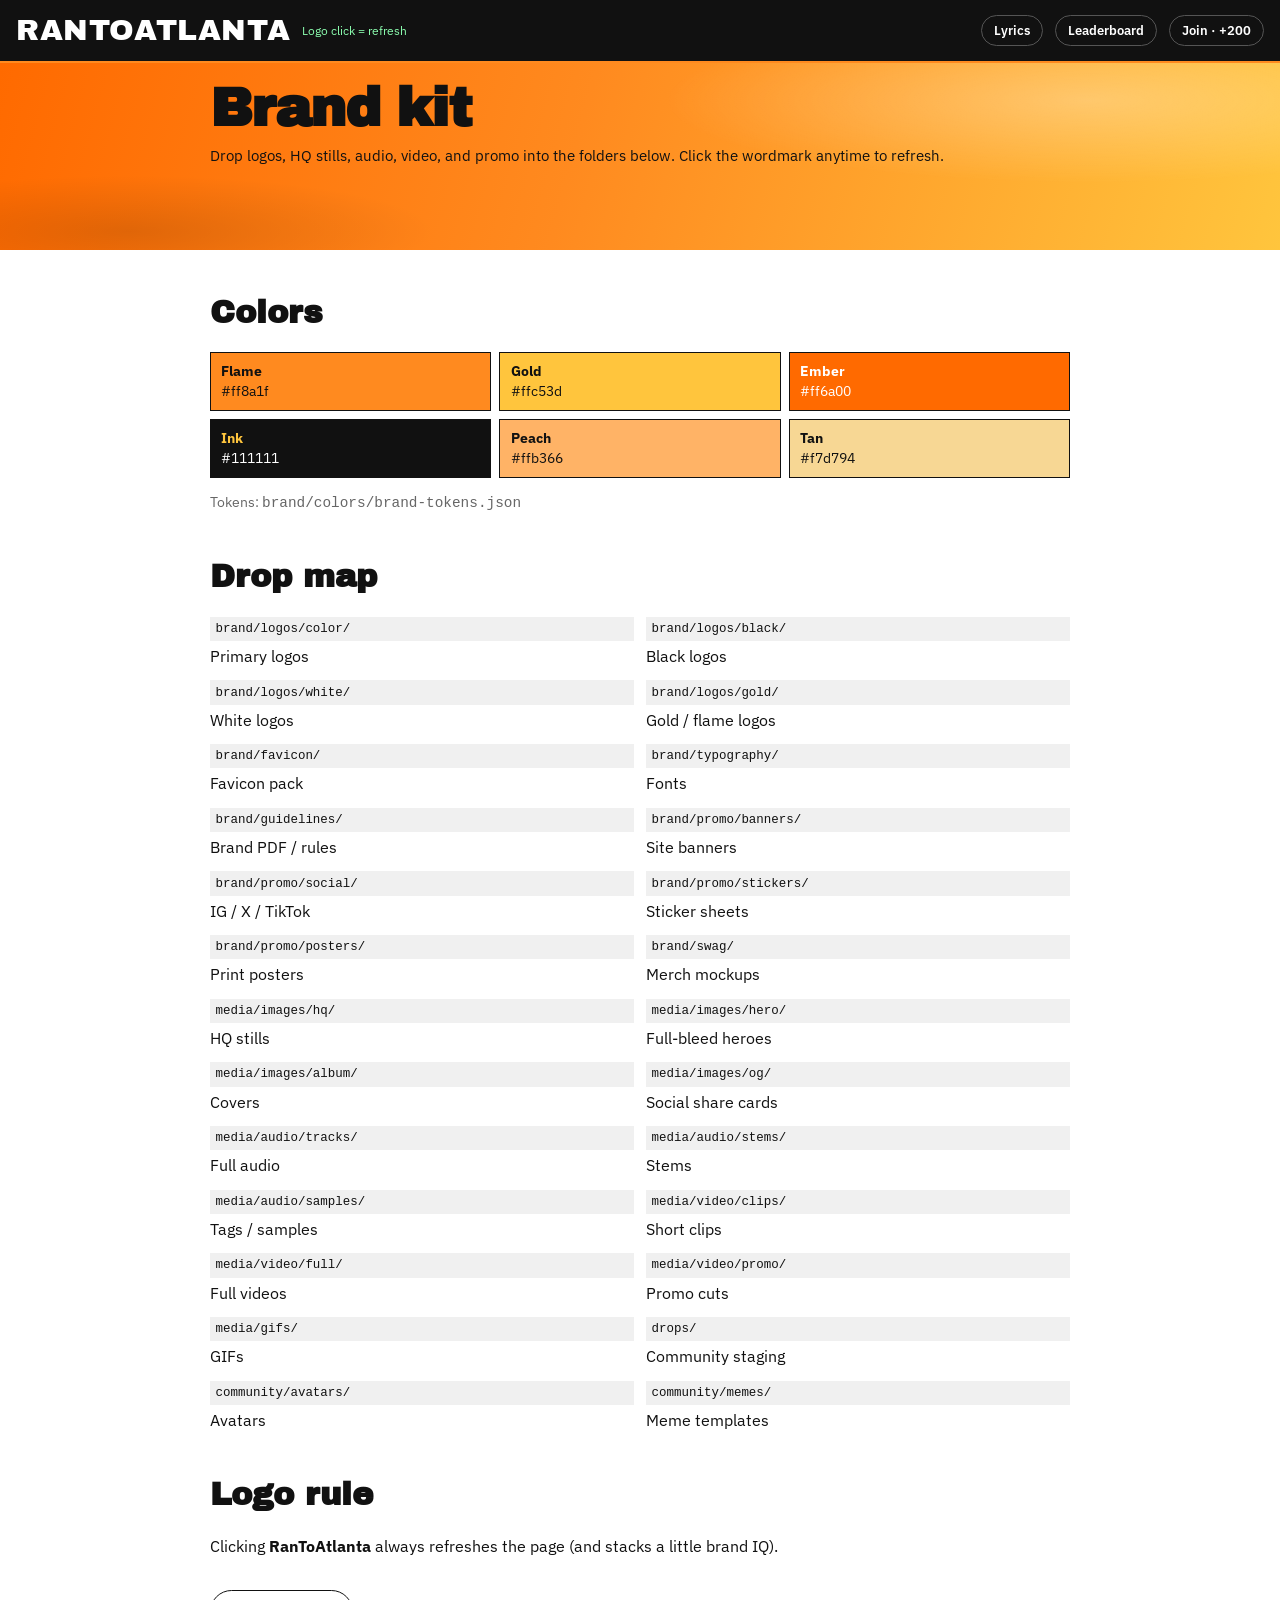
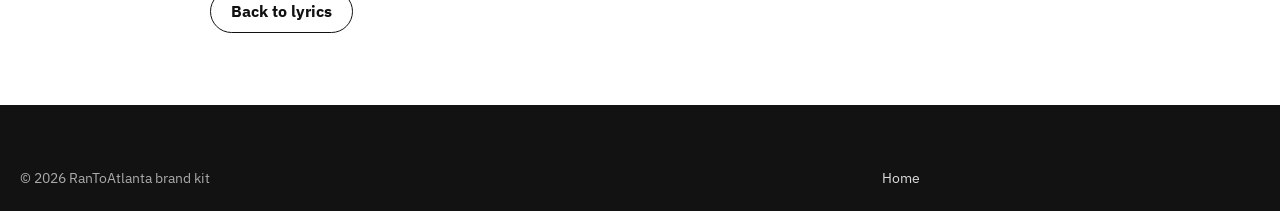
==== brand.html @ 96214af4 "Add FOMO IQ economy, Genius annotations, and brand drop kits. Sticky live points/leaderboard, Reddit" ====
<!doctype html>
<html lang="en">
  <head>
    <meta charset="UTF-8" />
    <meta name="viewport" content="width=device-width, initial-scale=1.0" />
    <meta name="description" content="RanToAtlanta brand kit — logos, colors, promo drops, media folders." />
    <meta name="theme-color" content="#ff8a1f" />
    <title>Brand Kit · RanToAtlanta</title>
    <link rel="icon" type="image/svg+xml" href="favicon.svg" />
    <link rel="stylesheet" href="assets/css/site.css" />
  </head>
  <body>
    <div class="hud">
      <div class="hud-left">
        <a class="brand" href="./" id="brand-logo" style="color:#fff;text-decoration:none;font-family:var(--rta-display)">RanToAtlanta</a>
        <span class="pulse">Logo click = refresh</span>
      </div>
      <div class="hud-right">
        <a class="ghost" href="./">Lyrics</a>
        <a class="ghost" href="./#board">Leaderboard</a>
        <a class="ghost" href="./#signup">Join · +200</a>
      </div>
    </div>

    <header class="site-header" style="padding-bottom:2.5rem">
      <div class="song-hero" style="grid-template-columns:1fr;max-width:900px">
        <div class="song-meta">
          <h1>Brand kit</h1>
          <p class="album-line">Drop logos, HQ stills, audio, video, and promo into the folders below. Click the wordmark anytime to refresh.</p>
        </div>
      </div>
    </header>

    <main class="comments" style="max-width:900px">
      <section>
        <h2>Colors</h2>
        <div class="rewards-grid">
          <div style="background:#ff8a1f;color:#111"><strong style="color:#111">Flame</strong>#ff8a1f</div>
          <div style="background:#ffc53d;color:#111"><strong style="color:#111">Gold</strong>#ffc53d</div>
          <div style="background:#ff6a00;color:#fff"><strong style="color:#fff">Ember</strong>#ff6a00</div>
          <div style="background:#111;color:#fff"><strong style="color:#ffc53d">Ink</strong>#111111</div>
          <div style="background:#ffb366;color:#111"><strong style="color:#111">Peach</strong>#ffb366</div>
          <div style="background:#f7d794;color:#111"><strong style="color:#111">Tan</strong>#f7d794</div>
        </div>
        <p class="muted">Tokens: <code>brand/colors/brand-tokens.json</code></p>
      </section>

      <section style="margin-top:2.5rem">
        <h2>Drop map</h2>
        <div class="drop-map">
          <div><code>brand/logos/color/</code> Primary logos</div>
          <div><code>brand/logos/black/</code> Black logos</div>
          <div><code>brand/logos/white/</code> White logos</div>
          <div><code>brand/logos/gold/</code> Gold / flame logos</div>
          <div><code>brand/favicon/</code> Favicon pack</div>
          <div><code>brand/typography/</code> Fonts</div>
          <div><code>brand/guidelines/</code> Brand PDF / rules</div>
          <div><code>brand/promo/banners/</code> Site banners</div>
          <div><code>brand/promo/social/</code> IG / X / TikTok</div>
          <div><code>brand/promo/stickers/</code> Sticker sheets</div>
          <div><code>brand/promo/posters/</code> Print posters</div>
          <div><code>brand/swag/</code> Merch mockups</div>
          <div><code>media/images/hq/</code> HQ stills</div>
          <div><code>media/images/hero/</code> Full-bleed heroes</div>
          <div><code>media/images/album/</code> Covers</div>
          <div><code>media/images/og/</code> Social share cards</div>
          <div><code>media/audio/tracks/</code> Full audio</div>
          <div><code>media/audio/stems/</code> Stems</div>
          <div><code>media/audio/samples/</code> Tags / samples</div>
          <div><code>media/video/clips/</code> Short clips</div>
          <div><code>media/video/full/</code> Full videos</div>
          <div><code>media/video/promo/</code> Promo cuts</div>
          <div><code>media/gifs/</code> GIFs</div>
          <div><code>drops/</code> Community staging</div>
          <div><code>community/avatars/</code> Avatars</div>
          <div><code>community/memes/</code> Meme templates</div>
        </div>
      </section>

      <section style="margin-top:2.5rem">
        <h2>Logo rule</h2>
        <p>Clicking <strong>RanToAtlanta</strong> always refreshes the page (and stacks a little brand IQ).</p>
        <p><a class="ask-btn" href="./">Back to lyrics</a></p>
      </section>
    </main>

    <footer class="footer">
      <div class="footer-bottom" style="border:0;margin:0;max-width:900px">
        <span>© 2026 RanToAtlanta brand kit</span>
        <a href="./">Home</a>
      </div>
    </footer>

    <script src="assets/js/points.js"></script>
    <script>
      document.getElementById("brand-logo")?.addEventListener("click", (e) => {
        e.preventDefault();
        window.RTAPoints?.earn("brand");
        window.location.href = "./";
        setTimeout(() => window.location.reload(), 10);
      });
    </script>
  </body>
</html>
---- assets/css/site.css ----
@import url("https://fonts.googleapis.com/css2?family=Archivo+Black&family=IBM+Plex+Sans:wght@400;500;600;700&display=swap");

:root {
  --rta-flame: #ff8a1f;
  --rta-gold: #ffc53d;
  --rta-ember: #ff6a00;
  --rta-ink: #111111;
  --rta-soft: #f4f4f4;
  --rta-muted: #666666;
  --rta-peach: #ffb366;
  --rta-tan: #f7d794;
  --rta-footer: #121212;
  --rta-max: 1100px;
  --rta-font: "IBM Plex Sans", "Helvetica Neue", Helvetica, Arial, sans-serif;
  --rta-display: "Archivo Black", Impact, sans-serif;
}

*,
*::before,
*::after {
  box-sizing: border-box;
}

html {
  scroll-behavior: smooth;
}

body {
  margin: 0;
  font-family: var(--rta-font);
  color: var(--rta-ink);
  background: #fff;
  line-height: 1.45;
  -webkit-font-smoothing: antialiased;
}

a {
  color: inherit;
  text-decoration: underline;
  text-underline-offset: 2px;
}

img {
  max-width: 100%;
  display: block;
}

button,
input {
  font: inherit;
}

.skip {
  position: absolute;
  left: -999px;
  top: 0;
}

.skip:focus {
  left: 12px;
  top: 12px;
  z-index: 100;
  background: #fff;
  padding: 8px 12px;
}

/* Top strip */
.ad-strip {
  background: #000;
  color: #fff;
  min-height: 72px;
  display: flex;
  align-items: center;
  justify-content: center;
  gap: 1rem;
  padding: 0.75rem 1rem;
  font-size: 0.85rem;
}

.ad-strip strong {
  font-family: var(--rta-display);
  letter-spacing: 0.04em;
  color: var(--rta-gold);
}

.ad-strip .pill {
  border: 1px solid #fff;
  border-radius: 999px;
  padding: 0.35rem 0.9rem;
  text-decoration: none;
  transition: background 0.2s ease, color 0.2s ease;
}

.ad-strip .pill:hover {
  background: #fff;
  color: #000;
}

/* Header */
.site-header {
  background: linear-gradient(105deg, var(--rta-ember) 0%, var(--rta-flame) 45%, var(--rta-gold) 100%);
  position: relative;
  overflow: hidden;
}

.site-header::after {
  content: "";
  position: absolute;
  inset: 0;
  background:
    radial-gradient(ellipse 60% 80% at 85% 20%, rgba(255, 255, 255, 0.28), transparent 55%),
    radial-gradient(ellipse 40% 50% at 10% 90%, rgba(0, 0, 0, 0.12), transparent 60%);
  pointer-events: none;
}

.nav {
  position: relative;
  z-index: 2;
  display: flex;
  align-items: center;
  gap: 1.25rem;
  padding: 0.85rem 1.25rem;
  max-width: 1400px;
  margin: 0 auto;
}

.brand {
  font-family: var(--rta-display);
  font-size: clamp(1.35rem, 2.5vw, 1.85rem);
  letter-spacing: 0.02em;
  text-decoration: none;
  text-transform: uppercase;
  cursor: pointer;
  white-space: nowrap;
  animation: brandIn 0.7s cubic-bezier(0.2, 0.8, 0.2, 1) both;
}

.brand:hover {
  opacity: 0.9;
}

.nav-links {
  display: flex;
  flex-wrap: wrap;
  gap: 0.85rem 1.1rem;
  font-size: 0.82rem;
  font-weight: 600;
}

.nav-links a {
  text-decoration: none;
}

.nav-links a:hover {
  text-decoration: underline;
}

.nav-right {
  margin-left: auto;
  display: flex;
  align-items: center;
  gap: 0.75rem;
}

.nav-right .signup {
  font-size: 0.82rem;
  font-weight: 700;
  text-decoration: none;
}

.search {
  display: flex;
  align-items: center;
  background: #fff;
  border-radius: 999px;
  padding: 0.35rem 0.75rem;
  min-width: min(240px, 36vw);
  box-shadow: 0 1px 0 rgba(0, 0, 0, 0.08);
}

.search input {
  border: 0;
  outline: 0;
  width: 100%;
  background: transparent;
  font-size: 0.85rem;
}

.search button {
  border: 0;
  background: transparent;
  cursor: pointer;
  padding: 0;
  line-height: 1;
}

.song-hero {
  position: relative;
  z-index: 2;
  display: grid;
  grid-template-columns: 220px 1fr minmax(220px, 300px);
  gap: 1.5rem;
  padding: 1rem 1.25rem 2rem;
  max-width: 1400px;
  margin: 0 auto;
  align-items: start;
}

.cover {
  width: 100%;
  aspect-ratio: 1;
  object-fit: cover;
  box-shadow: 0 18px 40px rgba(0, 0, 0, 0.28);
  animation: coverPop 0.8s cubic-bezier(0.2, 0.8, 0.2, 1) both;
}

.song-meta h1 {
  margin: 0 0 0.35rem;
  font-family: var(--rta-display);
  font-size: clamp(2rem, 5vw, 3.4rem);
  line-height: 1.05;
  letter-spacing: -0.02em;
  animation: rise 0.7s 0.1s both;
}

.song-meta .artist {
  font-size: 1.35rem;
  font-weight: 700;
  animation: rise 0.7s 0.18s both;
}

.credits-row {
  display: grid;
  grid-template-columns: 1fr 1fr;
  gap: 0.75rem 1.5rem;
  margin: 1rem 0 0.75rem;
  font-size: 0.92rem;
  animation: rise 0.7s 0.26s both;
}

.credits-row .label {
  display: block;
  font-size: 0.75rem;
  font-weight: 700;
  text-transform: uppercase;
  letter-spacing: 0.04em;
  opacity: 0.75;
}

.album-line {
  font-size: 0.95rem;
  margin: 0.5rem 0 0.75rem;
  animation: rise 0.7s 0.32s both;
}

.meta-icons {
  display: flex;
  flex-wrap: wrap;
  gap: 1rem;
  font-size: 0.9rem;
  font-weight: 600;
  animation: rise 0.7s 0.38s both;
}

.meta-icons span {
  display: inline-flex;
  align-items: center;
  gap: 0.35rem;
}

.media-rail {
  display: flex;
  flex-direction: column;
  gap: 0.65rem;
  animation: rise 0.7s 0.2s both;
}

.media-main {
  position: relative;
  aspect-ratio: 16 / 10;
  background: #111;
  overflow: hidden;
}

.media-main img {
  width: 100%;
  height: 100%;
  object-fit: cover;
  opacity: 0.92;
}

.media-main .play {
  position: absolute;
  inset: 0;
  display: grid;
  place-items: center;
  text-decoration: none;
  background: linear-gradient(transparent 40%, rgba(0, 0, 0, 0.45));
}

.media-main .play span {
  width: 56px;
  height: 56px;
  border-radius: 50%;
  background: #fff;
  display: grid;
  place-items: center;
  font-size: 1.25rem;
  box-shadow: 0 8px 24px rgba(0, 0, 0, 0.25);
  transition: transform 0.2s ease;
}

.media-main .play:hover span {
  transform: scale(1.08);
}

.thumb-row {
  display: grid;
  grid-template-columns: repeat(4, 1fr);
  gap: 0.4rem;
}

.thumb-row a {
  display: block;
  aspect-ratio: 1;
  background: rgba(0, 0, 0, 0.18);
  overflow: hidden;
  text-decoration: none;
}

.thumb-row img {
  width: 100%;
  height: 100%;
  object-fit: cover;
  transition: transform 0.25s ease;
}

.thumb-row a:hover img {
  transform: scale(1.06);
}

/* Lyrics layout */
.page {
  max-width: var(--rta-max);
  margin: 0 auto;
  padding: 1.75rem 1.25rem 3rem;
  display: grid;
  grid-template-columns: minmax(0, 1fr) 280px;
  gap: 2.5rem;
}

.lyrics-head {
  display: flex;
  align-items: center;
  gap: 0.75rem;
  margin-bottom: 1.25rem;
  font-size: 0.95rem;
}

.lyrics-head h2 {
  margin: 0;
  font-size: 1rem;
  font-weight: 600;
}

.avatars {
  display: flex;
}

.avatars span {
  width: 22px;
  height: 22px;
  border-radius: 50%;
  border: 2px solid #fff;
  margin-left: -6px;
  background: linear-gradient(135deg, var(--rta-ember), var(--rta-gold));
}

.avatars span:first-child {
  margin-left: 0;
}

.lyrics {
  font-size: 1.05rem;
  line-height: 1.55;
}

.lyrics .block {
  margin: 0 0 1.6rem;
}

.lyrics .section {
  font-weight: 700;
  margin-bottom: 0.35rem;
}

.lyrics p {
  margin: 0;
  white-space: pre-line;
}

.lyrics .line {
  display: block;
  padding: 0.05rem 0.2rem;
  margin: 0 -0.2rem;
  border-radius: 2px;
  cursor: pointer;
  transition: background 0.15s ease;
}

.lyrics .line:hover,
.lyrics .line.active {
  background: #efefef;
}

.sidebar .ad-card {
  border: 1px solid #ddd;
  padding: 1rem;
  text-align: center;
  position: sticky;
  top: 1rem;
}

.sidebar .ad-card .eyebrow {
  font-size: 0.7rem;
  letter-spacing: 0.08em;
  text-transform: uppercase;
  color: var(--rta-muted);
  margin-bottom: 0.5rem;
}

.sidebar .ad-card h3 {
  margin: 0 0 0.75rem;
  font-family: var(--rta-display);
  font-size: 1.15rem;
  line-height: 1.15;
}

.sidebar .ad-card img {
  margin: 0 auto 0.85rem;
  width: 100%;
  aspect-ratio: 1;
  object-fit: cover;
}

.sidebar .ad-card .btn {
  display: inline-block;
  border: 1px solid #111;
  padding: 0.45rem 1rem;
  text-decoration: none;
  font-weight: 600;
}

.share-row {
  display: flex;
  flex-wrap: wrap;
  gap: 0.5rem;
  margin-top: 1.5rem;
}

.share-row button {
  border: 1px solid #111;
  background: #fff;
  border-radius: 999px;
  padding: 0.45rem 0.95rem;
  cursor: pointer;
  font-weight: 600;
  transition: background 0.15s ease;
}

.share-row button:hover {
  background: #f3f3f3;
}

/* Orange sections */
.band {
  background: var(--rta-peach);
  padding: 3rem 1.25rem;
}

.band.tan {
  background: var(--rta-tan);
}

.band-inner {
  max-width: 820px;
  margin: 0 auto;
  text-align: center;
}

.band h2 {
  margin: 0 0 1rem;
  font-family: var(--rta-display);
  font-size: clamp(2rem, 4vw, 2.75rem);
}

.unreviewed {
  display: inline-flex;
  align-items: center;
  gap: 0.5rem;
  background: #fff;
  border: 1px solid #e26;
  padding: 0.55rem 0.85rem;
  margin-bottom: 1rem;
  font-size: 0.92rem;
  background-image: repeating-linear-gradient(
    -45deg,
    rgba(238, 34, 102, 0.08),
    rgba(238, 34, 102, 0.08) 6px,
    transparent 6px,
    transparent 12px
  );
}

.bio-meta {
  display: flex;
  justify-content: space-between;
  font-size: 0.85rem;
  margin-bottom: 0.75rem;
}

.bio {
  text-align: left;
  font-size: 1.05rem;
  margin: 0 0 1rem;
}

.qa-list {
  margin-top: 1.5rem;
  text-align: left;
  border-top: 1px solid #111;
}

.qa-item {
  border-bottom: 1px solid #111;
}

.qa-item button {
  width: 100%;
  display: flex;
  justify-content: space-between;
  align-items: center;
  gap: 1rem;
  background: transparent;
  border: 0;
  padding: 1rem 0;
  cursor: pointer;
  text-align: left;
  font-weight: 600;
  font-size: 1rem;
}

.qa-item .answer {
  display: none;
  padding: 0 0 1rem;
  color: #222;
}

.qa-item.open .answer {
  display: block;
}

.ask-btn {
  display: inline-block;
  margin: 1rem 0 0.5rem;
  border: 1px solid #111;
  border-radius: 999px;
  padding: 0.55rem 1.25rem;
  text-decoration: none;
  font-weight: 700;
  background: #fff;
}

.album-panel {
  display: grid;
  grid-template-columns: 160px 1fr;
  gap: 1.25rem;
  text-align: left;
  align-items: center;
  margin-bottom: 1.5rem;
}

.album-panel img {
  width: 160px;
  box-shadow: 0 10px 24px rgba(0, 0, 0, 0.2);
}

.tracklist {
  display: grid;
  grid-template-columns: 1fr 1fr;
  gap: 0.35rem 2rem;
  text-align: left;
  margin: 0 0 2rem;
  padding: 0;
  list-style: none;
  counter-reset: track;
}

.tracklist li {
  counter-increment: track;
  padding: 0.2rem 0;
}

.tracklist li::before {
  content: counter(track) ". ";
  font-weight: 600;
}

.tracklist li.current {
  outline: 1px solid #111;
  padding: 0.2rem 0.4rem;
  font-weight: 700;
}

.credits-grid {
  display: grid;
  grid-template-columns: repeat(2, minmax(0, 1fr));
  gap: 1rem 1.5rem;
  text-align: left;
  margin-top: 1rem;
}

.credits-grid h3 {
  grid-column: 1 / -1;
  text-align: center;
  font-family: var(--rta-display);
  margin: 0 0 0.5rem;
}

.credits-grid .label {
  display: block;
  font-size: 0.75rem;
  font-weight: 700;
  text-transform: uppercase;
  letter-spacing: 0.04em;
  margin-bottom: 0.2rem;
}

.tags {
  display: flex;
  flex-wrap: wrap;
  gap: 0.5rem;
  justify-content: flex-start;
  margin-bottom: 1.25rem;
}

.tags span {
  border: 1px solid #111;
  padding: 0.25rem 0.55rem;
  font-size: 0.85rem;
  font-weight: 600;
}

.video-wrap {
  position: relative;
  width: min(100%, 720px);
  margin: 0 auto;
  aspect-ratio: 16 / 9;
  background: #000;
  box-shadow: 0 16px 40px rgba(0, 0, 0, 0.25);
}

.video-wrap iframe {
  width: 100%;
  height: 100%;
  border: 0;
}

.comments {
  max-width: 820px;
  margin: 0 auto;
  padding: 2.5rem 1.25rem 3rem;
}

.comments h2 {
  margin: 0 0 1rem;
  font-family: var(--rta-display);
  font-size: 2rem;
}

.comments textarea {
  width: 100%;
  min-height: 88px;
  border: 1px solid #111;
  padding: 0.75rem;
  resize: vertical;
}

.comments .empty {
  text-align: center;
  color: var(--rta-muted);
  margin: 1.5rem 0 0;
}

.signup-band {
  text-align: center;
  padding: 3rem 1.25rem;
  border-bottom: 1px solid #ddd;
}

.signup-band h2 {
  margin: 0;
  font-family: var(--rta-display);
  font-size: clamp(1.6rem, 3vw, 2.2rem);
}

.signup-band p {
  max-width: 560px;
  margin: 0.75rem auto 1.25rem;
}

.signup-band .btn {
  display: inline-block;
  border: 1px solid #111;
  border-radius: 999px;
  padding: 0.55rem 1.4rem;
  text-decoration: none;
  font-weight: 700;
}

.footer {
  background: var(--rta-footer);
  color: #fff;
  padding: 3rem 1.25rem 1.5rem;
}

.footer-grid {
  max-width: 1100px;
  margin: 0 auto;
  display: grid;
  grid-template-columns: 1.4fr 1fr 1fr;
  gap: 2rem;
}

.footer h3 {
  margin: 0 0 1rem;
  font-family: var(--rta-display);
  font-size: clamp(1.2rem, 2.5vw, 1.7rem);
  line-height: 1.2;
}

.footer a {
  text-decoration: none;
  color: #ddd;
}

.footer a:hover {
  color: #fff;
  text-decoration: underline;
}

.socials {
  display: flex;
  gap: 0.85rem;
  margin-top: 1rem;
  font-size: 0.85rem;
  letter-spacing: 0.04em;
}

.footer-col {
  display: flex;
  flex-direction: column;
  gap: 0.55rem;
  font-size: 0.95rem;
}

.footer-bottom {
  max-width: 1100px;
  margin: 2rem auto 0;
  padding-top: 1rem;
  border-top: 1px solid #333;
  display: flex;
  justify-content: space-between;
  gap: 1rem;
  flex-wrap: wrap;
  font-size: 0.85rem;
  color: #aaa;
}

.artist-index {
  max-width: 1100px;
  margin: 1.25rem auto 0;
  font-size: 0.78rem;
  letter-spacing: 0.04em;
  text-transform: uppercase;
  color: #bbb;
  line-height: 1.7;
}

@keyframes brandIn {
  from {
    opacity: 0;
    transform: translateY(-8px) scale(0.96);
  }
  to {
    opacity: 1;
    transform: none;
  }
}

@keyframes coverPop {
  from {
    opacity: 0;
    transform: translateY(16px) scale(0.96);
  }
  to {
    opacity: 1;
    transform: none;
  }
}

@keyframes rise {
  from {
    opacity: 0;
    transform: translateY(14px);
  }
  to {
    opacity: 1;
    transform: none;
  }
}

@media (max-width: 980px) {
  .song-hero {
    grid-template-columns: 160px 1fr;
  }

  .media-rail {
    grid-column: 1 / -1;
    max-width: 420px;
  }

  .page {
    grid-template-columns: 1fr;
  }

  .sidebar .ad-card {
    position: static;
  }

  .footer-grid {
    grid-template-columns: 1fr 1fr;
  }
}

@media (max-width: 720px) {
  .nav {
    flex-wrap: wrap;
  }

  .nav-links {
    display: none;
  }

  .nav-right {
    width: 100%;
  }

  .search {
    flex: 1;
  }

  .song-hero {
    grid-template-columns: 1fr;
  }

  .cover {
    max-width: 220px;
  }

  .credits-row,
  .tracklist,
  .credits-grid,
  .album-panel,
  .footer-grid {
    grid-template-columns: 1fr;
  }
}

/* —— FOMO HUD —— */
.hud {
  position: sticky;
  top: 0;
  z-index: 40;
  display: flex;
  align-items: center;
  justify-content: space-between;
  gap: 0.75rem;
  flex-wrap: wrap;
  padding: 0.55rem 1rem;
  background: #111;
  color: #fff;
  border-bottom: 2px solid var(--rta-flame);
}

.hud-left,
.hud-right {
  display: flex;
  align-items: center;
  gap: 0.75rem;
  flex-wrap: wrap;
}

.hud .stat {
  display: inline-flex;
  align-items: baseline;
  gap: 0.35rem;
  font-weight: 700;
}

.hud .stat em {
  font-style: normal;
  color: var(--rta-gold);
  font-family: var(--rta-display);
  font-size: 1.15rem;
}

.hud .stat em.bump {
  animation: bump 0.25s ease;
}

.hud .pulse {
  font-size: 0.78rem;
  color: #8cffb0;
  animation: pulse 1.4s ease-in-out infinite;
}

.hud .ghost {
  border: 1px solid #555;
  background: transparent;
  color: #fff;
  border-radius: 999px;
  padding: 0.3rem 0.75rem;
  cursor: pointer;
  text-decoration: none;
  font-size: 0.82rem;
  font-weight: 600;
}

.hud .ghost:hover {
  border-color: var(--rta-gold);
  color: var(--rta-gold);
}

#points-toast {
  position: fixed;
  right: 1rem;
  bottom: 1.25rem;
  z-index: 60;
  background: var(--rta-ink);
  color: var(--rta-gold);
  font-weight: 800;
  padding: 0.65rem 1rem;
  border-radius: 999px;
  opacity: 0;
  transform: translateY(12px);
  pointer-events: none;
  transition: opacity 0.2s ease, transform 0.2s ease;
  box-shadow: 0 10px 30px rgba(0, 0, 0, 0.35);
}

#points-toast.show {
  opacity: 1;
  transform: none;
}

.sidebar-stack {
  display: flex;
  flex-direction: column;
  gap: 1rem;
  position: sticky;
  top: 3.5rem;
}

.panel-card {
  border: 1px solid #ddd;
  padding: 1rem;
  background: #fff;
}

.panel-card h3 {
  margin: 0 0 0.65rem;
  font-family: var(--rta-display);
  font-size: 1.05rem;
}

.panel-card .hint {
  margin: 0 0 0.65rem;
  font-size: 0.82rem;
  color: var(--rta-muted);
}

#leaderboard {
  list-style: none;
  margin: 0;
  padding: 0;
}

#leaderboard li {
  display: grid;
  grid-template-columns: 1.5rem 1fr auto;
  gap: 0.4rem;
  padding: 0.35rem 0;
  border-bottom: 1px solid #eee;
  font-size: 0.88rem;
}

#leaderboard li.you {
  background: #fff7e8;
  margin: 0 -0.4rem;
  padding-left: 0.4rem;
  padding-right: 0.4rem;
  font-weight: 700;
}

#leaderboard .r {
  color: var(--rta-muted);
}

#leaderboard .p {
  font-variant-numeric: tabular-nums;
  color: var(--rta-ember);
  font-weight: 700;
}

#live-feed {
  list-style: none;
  margin: 0;
  padding: 0;
  max-height: 220px;
  overflow: auto;
  font-size: 0.82rem;
}

#live-feed li {
  padding: 0.35rem 0;
  border-bottom: 1px solid #f0f0f0;
}

#live-feed em {
  color: var(--rta-ember);
  font-style: normal;
  font-weight: 700;
}

.lyrics .line {
  position: relative;
  padding-right: 1.6rem;
}

.lyrics .line.has-note {
  background: #fff3df;
}

.lyrics .line .ann-count {
  position: absolute;
  right: 0.15rem;
  top: 0.15rem;
  min-width: 1.1rem;
  height: 1.1rem;
  border-radius: 999px;
  background: var(--rta-ember);
  color: #fff;
  font-size: 0.65rem;
  font-weight: 800;
  display: grid;
  place-items: center;
  padding: 0 0.25rem;
}

/* Annotation + DM drawers */
.drawer {
  position: fixed;
  top: 0;
  right: 0;
  width: min(400px, 100%);
  height: 100%;
  background: #fff;
  z-index: 50;
  box-shadow: -12px 0 40px rgba(0, 0, 0, 0.22);
  transform: translateX(105%);
  transition: transform 0.25s ease;
  display: flex;
  flex-direction: column;
  padding: 1rem 1.1rem 1.25rem;
}

.drawer.open {
  transform: none;
}

.drawer header {
  display: flex;
  justify-content: space-between;
  align-items: flex-start;
  gap: 0.75rem;
  margin-bottom: 0.75rem;
}

.drawer header h3 {
  margin: 0;
  font-family: var(--rta-display);
  font-size: 1.2rem;
}

.drawer .line-quote {
  font-size: 0.95rem;
  font-weight: 600;
  background: #f6f6f6;
  padding: 0.65rem 0.75rem;
  margin-bottom: 0.75rem;
  border-left: 3px solid var(--rta-flame);
}

.drawer textarea {
  width: 100%;
  min-height: 90px;
  border: 1px solid #111;
  padding: 0.65rem;
  resize: vertical;
  margin-bottom: 0.5rem;
}

.drawer .actions {
  display: flex;
  gap: 0.5rem;
  margin-bottom: 0.75rem;
}

.drawer .actions button,
.comment-actions button,
.join-row button {
  border: 1px solid #111;
  background: #111;
  color: #fff;
  border-radius: 999px;
  padding: 0.45rem 0.95rem;
  cursor: pointer;
  font-weight: 700;
}

.drawer .actions button.secondary,
.comment-actions button.secondary {
  background: #fff;
  color: #111;
}

.ann-list {
  overflow: auto;
  flex: 1;
}

.ann-card {
  border-top: 1px solid #eee;
  padding: 0.75rem 0;
}

.ann-card header {
  display: flex;
  justify-content: space-between;
  margin-bottom: 0.35rem;
  font-size: 0.85rem;
}

.ann-card p {
  margin: 0 0 0.5rem;
}

.muted {
  color: var(--rta-muted);
  font-size: 0.9rem;
}

.vote-row,
.vote-col {
  display: flex;
  align-items: center;
  gap: 0.35rem;
}

.vote-col {
  flex-direction: column;
  min-width: 2rem;
}

.vote {
  border: 0;
  background: transparent;
  cursor: pointer;
  font-size: 0.85rem;
  color: #666;
  padding: 0.1rem;
}

.vote.up:hover {
  color: var(--rta-ember);
}

.vote.down:hover {
  color: #444;
}

.score {
  font-weight: 800;
  font-variant-numeric: tabular-nums;
}

.comment-card {
  display: grid;
  grid-template-columns: 2.2rem 1fr;
  gap: 0.65rem;
  border-top: 1px solid #ddd;
  padding: 0.9rem 0;
}

.comment-body header {
  display: flex;
  flex-wrap: wrap;
  gap: 0.45rem;
  align-items: center;
  font-size: 0.85rem;
  color: #555;
  margin-bottom: 0.25rem;
}

.comment-body p {
  margin: 0.25rem 0 0.4rem;
}

.linkish {
  border: 0;
  background: none;
  color: var(--rta-ember);
  font-weight: 700;
  cursor: pointer;
  padding: 0;
  font-size: 0.82rem;
}

.replies {
  margin-top: 0.4rem;
  padding-left: 0.75rem;
  border-left: 2px solid #eee;
}

.reply {
  font-size: 0.9rem;
  margin: 0.3rem 0;
}

.comment-actions {
  display: flex;
  gap: 0.5rem;
  margin: 0.65rem 0 1rem;
}

.join-box {
  display: grid;
  gap: 0.65rem;
  max-width: 420px;
  margin: 0 auto;
  text-align: left;
}

.join-box input {
  width: 100%;
  border: 1px solid #111;
  padding: 0.65rem 0.75rem;
}

.join-row {
  display: flex;
  gap: 0.5rem;
  flex-wrap: wrap;
  align-items: center;
}

.rewards-grid {
  display: grid;
  grid-template-columns: repeat(3, minmax(0, 1fr));
  gap: 0.5rem;
  margin-top: 1rem;
  text-align: left;
}

.rewards-grid div {
  border: 1px solid #111;
  padding: 0.55rem 0.65rem;
  background: #fff;
  font-size: 0.85rem;
}

.rewards-grid strong {
  display: block;
  color: var(--rta-ember);
}

.dm-thread {
  flex: 1;
  overflow: auto;
  display: flex;
  flex-direction: column;
  gap: 0.55rem;
  margin-bottom: 0.75rem;
}

.dm-bubble {
  background: #f4f4f4;
  padding: 0.55rem 0.7rem;
  border-radius: 10px;
  max-width: 90%;
}

.dm-bubble.me {
  align-self: flex-end;
  background: #fff1d6;
}

.dm-bubble p {
  margin: 0.2rem 0 0;
}

.drop-map {
  display: grid;
  grid-template-columns: repeat(2, minmax(0, 1fr));
  gap: 0.75rem;
  text-align: left;
  margin-top: 1rem;
}

.drop-map code {
  display: block;
  font-size: 0.78rem;
  background: rgba(0, 0, 0, 0.06);
  padding: 0.2rem 0.35rem;
  margin-bottom: 0.25rem;
}

@keyframes bump {
  50% {
    transform: scale(1.12);
    color: #fff;
  }
}

@keyframes pulse {
  50% {
    opacity: 0.45;
  }
}

@media (max-width: 980px) {
  .sidebar-stack {
    position: static;
  }

  .rewards-grid,
  .drop-map {
    grid-template-columns: 1fr 1fr;
  }
}

@media (max-width: 720px) {
  .hud {
    position: relative;
  }

  .rewards-grid,
  .drop-map {
    grid-template-columns: 1fr;
  }
}

@media (prefers-reduced-motion: reduce) {
  *,
  *::before,
  *::after {
    animation: none !important;
    transition: none !important;
  }
}
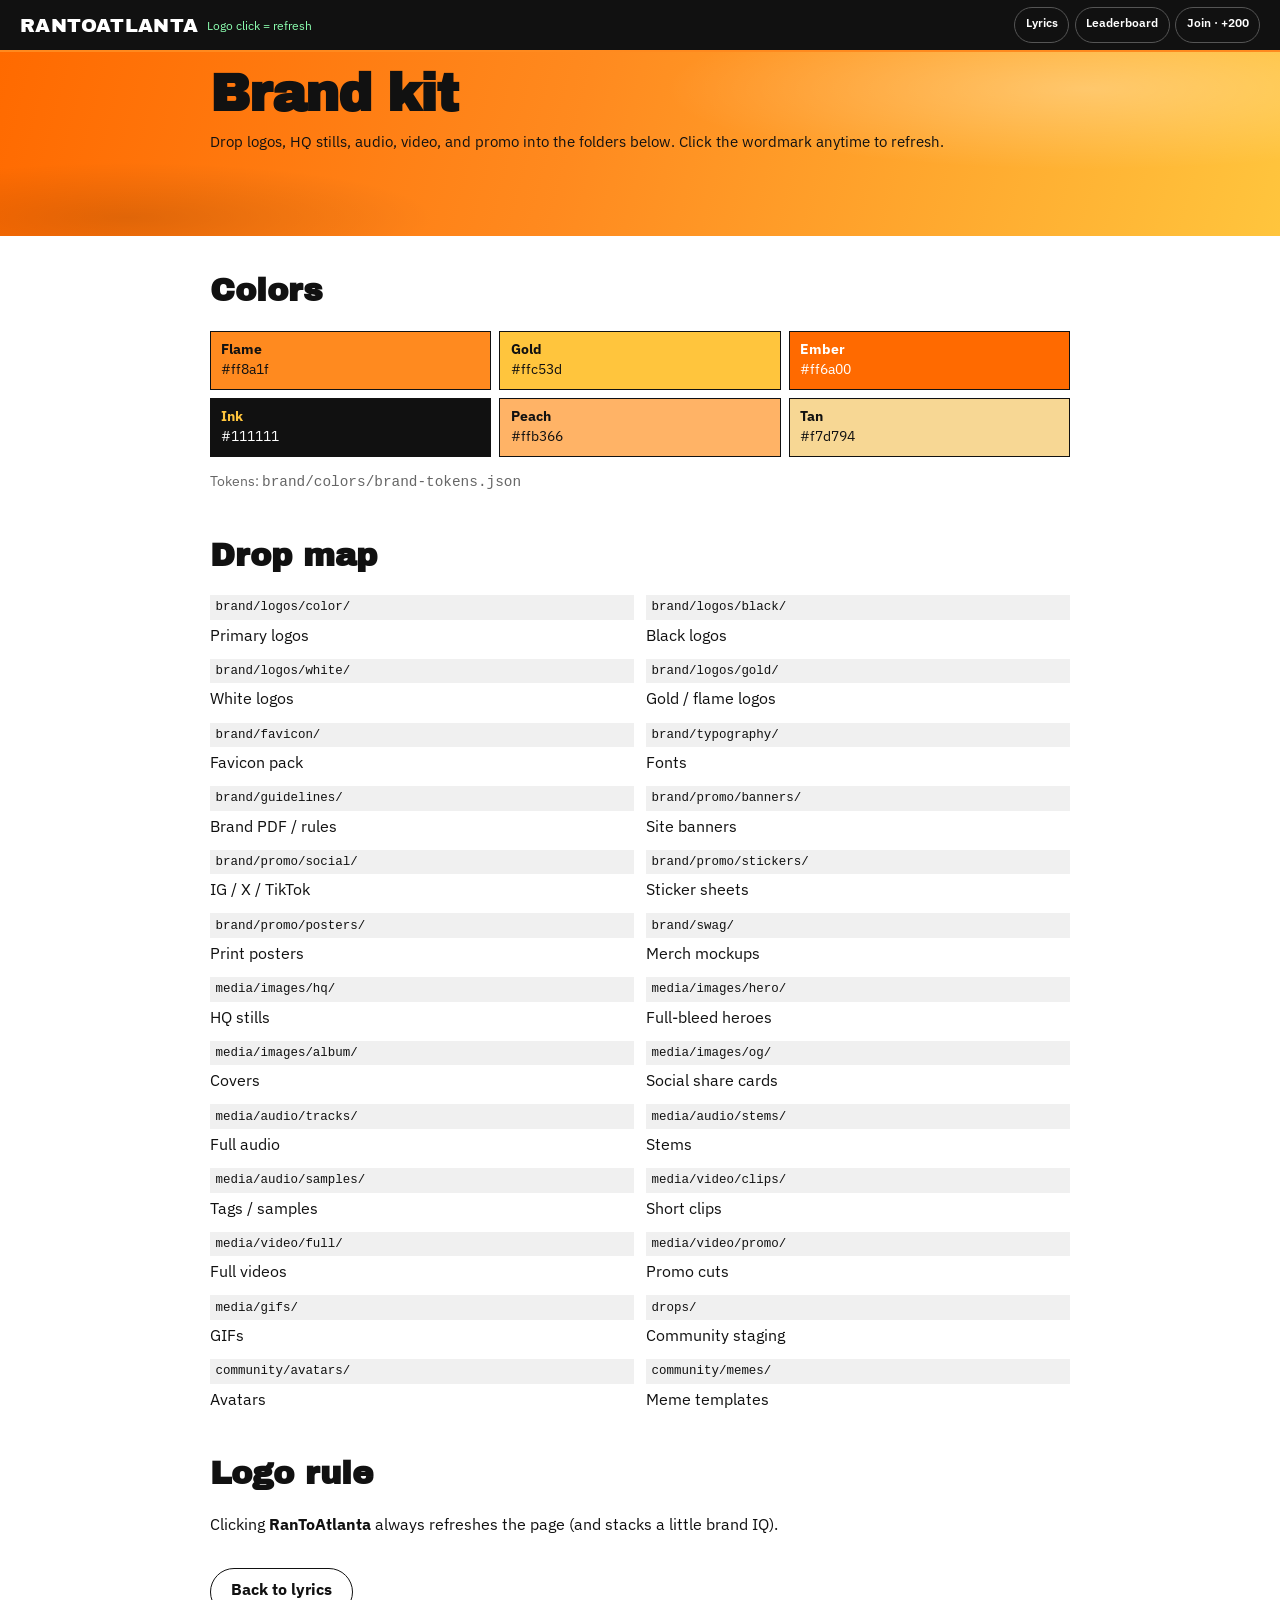
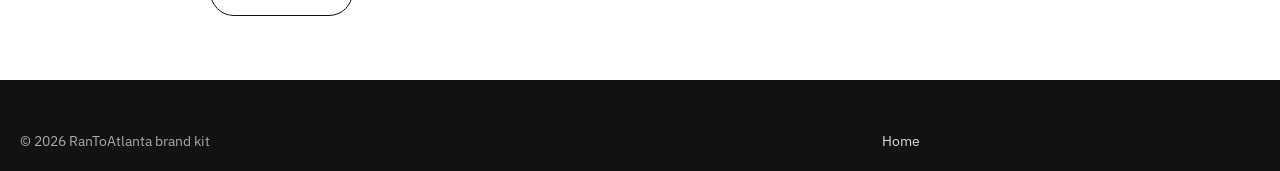
==== commit b2649f91: "Polish mobile-first launch UI for best-in-class phones. Sticky HUD, hamburger menu, bottom dock, ful" ====
--- a/brand.html
+++ b/brand.html
@@ -2,12 +2,14 @@
 <html lang="en">
   <head>
     <meta charset="UTF-8" />
-    <meta name="viewport" content="width=device-width, initial-scale=1.0" />
+    <meta name="viewport" content="width=device-width, initial-scale=1, viewport-fit=cover" />
     <meta name="description" content="RanToAtlanta brand kit — logos, colors, promo drops, media folders." />
     <meta name="theme-color" content="#ff8a1f" />
+    <meta name="apple-mobile-web-app-capable" content="yes" />
     <title>Brand Kit · RanToAtlanta</title>
     <link rel="icon" type="image/svg+xml" href="favicon.svg" />
     <link rel="stylesheet" href="assets/css/site.css" />
+    <link rel="stylesheet" href="assets/css/mobile.css" />
   </head>
   <body>
     <div class="hud">
--- a/assets/css/site.css
+++ b/assets/css/site.css
@@ -1361,10 +1361,6 @@
 }
 
 @media (max-width: 720px) {
-  .hud {
-    position: relative;
-  }
-
   .rewards-grid,
   .drop-map {
     grid-template-columns: 1fr;
--- a/assets/css/mobile.css
+++ b/assets/css/mobile.css
@@ -0,0 +1,619 @@
+/* RanToAtlanta — mobile-first launch polish
+   Base = phone. Scale up with min-width. */
+
+:root {
+  --rta-pad: 1rem;
+  --rta-hud-h: 52px;
+  --rta-dock-h: 64px;
+  --safe-b: env(safe-area-inset-bottom, 0px);
+  --safe-t: env(safe-area-inset-top, 0px);
+}
+
+html {
+  -webkit-text-size-adjust: 100%;
+  text-size-adjust: 100%;
+}
+
+body {
+  overflow-x: hidden;
+  padding-bottom: calc(var(--rta-dock-h) + var(--safe-b) + 0.5rem);
+}
+
+img,
+video,
+iframe {
+  max-width: 100%;
+  height: auto;
+}
+
+/* —— Sticky compact HUD —— */
+.hud {
+  position: sticky;
+  top: 0;
+  z-index: 45;
+  padding: calc(0.45rem + var(--safe-t)) var(--rta-pad) 0.45rem;
+  gap: 0.5rem;
+  flex-wrap: nowrap;
+  min-height: var(--rta-hud-h);
+}
+
+.hud-left {
+  gap: 0.55rem;
+  min-width: 0;
+}
+
+.hud-right {
+  gap: 0.35rem;
+  margin-left: auto;
+}
+
+.hud .stat {
+  font-size: 0.78rem;
+}
+
+.hud .stat em {
+  font-size: 1.05rem;
+}
+
+.hud .pulse {
+  display: none;
+}
+
+.hud .ghost {
+  min-height: 36px;
+  padding: 0.35rem 0.65rem;
+  font-size: 0.75rem;
+  white-space: nowrap;
+}
+
+.hud .ghost.hud-hide-sm {
+  display: none;
+}
+
+/* —— Ad strip: compact on phone —— */
+.ad-strip {
+  min-height: 0;
+  flex-wrap: wrap;
+  justify-content: space-between;
+  gap: 0.5rem 0.75rem;
+  padding: 0.55rem var(--rta-pad);
+  font-size: 0.75rem;
+}
+
+.ad-strip span {
+  display: none;
+}
+
+.ad-strip .pill {
+  min-height: 36px;
+  display: inline-flex;
+  align-items: center;
+}
+
+/* —— Nav —— */
+.nav {
+  padding: 0.7rem var(--rta-pad);
+  gap: 0.65rem;
+  flex-wrap: wrap;
+}
+
+.brand {
+  font-size: 1.2rem;
+  line-height: 1;
+}
+
+.nav-links {
+  display: none;
+}
+
+.nav-links.open {
+  display: flex;
+  width: 100%;
+  order: 3;
+  flex-direction: column;
+  gap: 0;
+  background: rgba(255, 255, 255, 0.22);
+  border: 1px solid rgba(0, 0, 0, 0.12);
+  border-radius: 12px;
+  padding: 0.35rem;
+  animation: rise 0.25s ease both;
+}
+
+.nav-links.open a {
+  padding: 0.75rem 0.85rem;
+  min-height: 44px;
+  text-decoration: none;
+  font-weight: 700;
+  border-radius: 8px;
+}
+
+.nav-links.open a:hover,
+.nav-links.open a:active {
+  background: rgba(255, 255, 255, 0.45);
+}
+
+.nav-toggle {
+  display: inline-flex;
+  align-items: center;
+  justify-content: center;
+  margin-left: auto;
+  min-width: 44px;
+  min-height: 44px;
+  border: 1px solid rgba(0, 0, 0, 0.25);
+  background: rgba(255, 255, 255, 0.35);
+  border-radius: 10px;
+  cursor: pointer;
+  font-weight: 800;
+  font-size: 0.85rem;
+}
+
+.nav-right {
+  width: 100%;
+  order: 4;
+  gap: 0.5rem;
+}
+
+.nav-right .signup {
+  display: none;
+}
+
+.search {
+  flex: 1;
+  min-width: 0;
+  min-height: 44px;
+  padding: 0.45rem 0.85rem;
+}
+
+.search input {
+  font-size: 16px; /* iOS zoom prevent */
+}
+
+/* —— Hero: mobile composition —— */
+.song-hero {
+  grid-template-columns: 1fr;
+  gap: 1rem;
+  padding: 0.5rem var(--rta-pad) 1.5rem;
+}
+
+.cover {
+  width: min(200px, 56vw);
+  margin: 0 auto;
+  border-radius: 4px;
+}
+
+.song-meta {
+  text-align: center;
+}
+
+.song-meta h1 {
+  font-size: clamp(1.85rem, 9vw, 2.6rem);
+  margin-bottom: 0.25rem;
+}
+
+.song-meta .artist {
+  font-size: 1.15rem;
+}
+
+.credits-row {
+  grid-template-columns: 1fr 1fr;
+  text-align: left;
+  max-width: 360px;
+  margin-left: auto;
+  margin-right: auto;
+  gap: 0.65rem;
+}
+
+.album-line,
+.meta-icons {
+  justify-content: center;
+}
+
+.meta-icons {
+  font-size: 0.85rem;
+}
+
+.media-rail {
+  max-width: 100%;
+}
+
+.media-main {
+  border-radius: 8px;
+}
+
+.thumb-row {
+  grid-template-columns: repeat(4, 1fr);
+  gap: 0.35rem;
+}
+
+.thumb-row a {
+  border-radius: 6px;
+  min-height: 44px;
+}
+
+/* —— Lyrics page —— */
+.page {
+  grid-template-columns: 1fr;
+  gap: 1.25rem;
+  padding: 1.25rem var(--rta-pad) 2rem;
+}
+
+.lyrics {
+  font-size: 1.02rem;
+  line-height: 1.6;
+}
+
+.lyrics .line {
+  padding: 0.28rem 1.5rem 0.28rem 0.25rem;
+  margin: 0 -0.25rem;
+  border-radius: 4px;
+  min-height: 1.7em;
+}
+
+.share-row {
+  gap: 0.4rem;
+}
+
+.share-row button {
+  min-height: 44px;
+  flex: 1 1 calc(50% - 0.4rem);
+  font-size: 0.82rem;
+  padding: 0.5rem 0.65rem;
+}
+
+.sidebar-stack {
+  position: static;
+}
+
+.panel-card,
+.ad-card {
+  border-radius: 12px;
+}
+
+/* —— Bands / sections —— */
+.band,
+.band.tan {
+  padding: 2.25rem var(--rta-pad);
+}
+
+.band-inner {
+  max-width: 100%;
+}
+
+.tracklist,
+.credits-grid,
+.album-panel,
+.rewards-grid,
+.drop-map,
+.footer-grid {
+  grid-template-columns: 1fr;
+}
+
+.album-panel {
+  justify-items: center;
+  text-align: center;
+}
+
+.album-panel img {
+  width: min(180px, 50vw);
+}
+
+.video-wrap {
+  width: 100%;
+  border-radius: 10px;
+  overflow: hidden;
+}
+
+.comments {
+  padding: 2rem var(--rta-pad) 2.5rem;
+}
+
+.comments textarea,
+.join-box input,
+.drawer textarea {
+  font-size: 16px;
+  min-height: 96px;
+  border-radius: 10px;
+}
+
+.comment-actions button,
+.join-row button,
+.ask-btn,
+.drawer .actions button {
+  min-height: 48px;
+  width: 100%;
+  justify-content: center;
+}
+
+.comment-actions,
+.join-row {
+  flex-direction: column;
+}
+
+.comment-card {
+  gap: 0.5rem;
+}
+
+.vote {
+  min-width: 40px;
+  min-height: 36px;
+  font-size: 1rem;
+}
+
+/* —— Full-screen drawers on phone —— */
+.drawer {
+  width: 100%;
+  padding: calc(0.85rem + var(--safe-t)) var(--rta-pad) calc(1rem + var(--safe-b));
+  border-radius: 0;
+}
+
+.drawer header button {
+  min-height: 44px;
+  min-width: 72px;
+}
+
+/* —— Bottom dock (mobile primary nav) —— */
+.mobile-dock {
+  position: fixed;
+  left: 0;
+  right: 0;
+  bottom: 0;
+  z-index: 46;
+  display: grid;
+  grid-template-columns: repeat(5, 1fr);
+  gap: 0;
+  background: rgba(17, 17, 17, 0.96);
+  color: #fff;
+  border-top: 2px solid var(--rta-flame);
+  padding: 0.35rem 0.25rem calc(0.35rem + var(--safe-b));
+  backdrop-filter: blur(10px);
+  -webkit-backdrop-filter: blur(10px);
+}
+
+.mobile-dock a,
+.mobile-dock button {
+  display: flex;
+  flex-direction: column;
+  align-items: center;
+  justify-content: center;
+  gap: 0.15rem;
+  min-height: 52px;
+  border: 0;
+  background: transparent;
+  color: #fff;
+  text-decoration: none;
+  font-size: 0.62rem;
+  font-weight: 700;
+  letter-spacing: 0.02em;
+  text-transform: uppercase;
+  cursor: pointer;
+  border-radius: 10px;
+}
+
+.mobile-dock a:active,
+.mobile-dock button:active,
+.mobile-dock a:hover,
+.mobile-dock button:hover {
+  background: rgba(255, 138, 31, 0.18);
+  color: var(--rta-gold);
+}
+
+.mobile-dock .ico {
+  font-size: 1.05rem;
+  line-height: 1;
+}
+
+#points-toast {
+  bottom: calc(var(--rta-dock-h) + var(--safe-b) + 0.75rem);
+  left: 50%;
+  right: auto;
+  transform: translate(-50%, 12px);
+  white-space: nowrap;
+}
+
+#points-toast.show {
+  transform: translate(-50%, 0);
+}
+
+.footer {
+  padding: 2.25rem var(--rta-pad) 1.25rem;
+}
+
+.artist-index {
+  font-size: 0.68rem;
+  word-break: break-word;
+}
+
+/* Tap highlight */
+a,
+button {
+  -webkit-tap-highlight-color: rgba(255, 106, 0, 0.15);
+}
+
+/* —— Tablet+ —— */
+@media (min-width: 640px) {
+  :root {
+    --rta-pad: 1.25rem;
+  }
+
+  .ad-strip span {
+    display: inline;
+  }
+
+  .hud .pulse {
+    display: inline;
+  }
+
+  .hud .ghost.hud-hide-sm {
+    display: inline-flex;
+  }
+
+  .cover {
+    margin: 0;
+  }
+
+  .song-meta {
+    text-align: left;
+  }
+
+  .album-line,
+  .meta-icons {
+    justify-content: flex-start;
+  }
+
+  .credits-row {
+    margin-left: 0;
+    margin-right: 0;
+  }
+
+  .song-hero {
+    grid-template-columns: 160px 1fr;
+    align-items: start;
+  }
+
+  .media-rail {
+    grid-column: 1 / -1;
+    max-width: 420px;
+  }
+
+  .share-row button {
+    flex: 0 1 auto;
+  }
+
+  .comment-actions,
+  .join-row {
+    flex-direction: row;
+  }
+
+  .comment-actions button,
+  .join-row button,
+  .ask-btn,
+  .drawer .actions button {
+    width: auto;
+  }
+
+  .rewards-grid,
+  .drop-map,
+  .tracklist {
+    grid-template-columns: 1fr 1fr;
+  }
+
+  .footer-grid {
+    grid-template-columns: 1fr 1fr;
+  }
+}
+
+/* —— Desktop —— */
+@media (min-width: 900px) {
+  body {
+    padding-bottom: 0;
+  }
+
+  .mobile-dock {
+    display: none;
+  }
+
+  .nav-toggle {
+    display: none;
+  }
+
+  .nav-links {
+    display: flex;
+    flex-direction: row;
+    width: auto;
+    order: 0;
+    background: none;
+    border: 0;
+    padding: 0;
+    gap: 0.85rem 1.1rem;
+  }
+
+  .nav-links a {
+    padding: 0;
+    min-height: 0;
+  }
+
+  .nav-right {
+    width: auto;
+    order: 0;
+    margin-left: auto;
+  }
+
+  .nav-right .signup {
+    display: inline;
+  }
+
+  .song-hero {
+    grid-template-columns: 220px 1fr minmax(220px, 300px);
+    padding: 1rem 1.25rem 2rem;
+  }
+
+  .media-rail {
+    grid-column: auto;
+    max-width: none;
+  }
+
+  .page {
+    grid-template-columns: minmax(0, 1fr) 280px;
+    gap: 2.5rem;
+    max-width: var(--rta-max);
+  }
+
+  .sidebar-stack {
+    position: sticky;
+    top: calc(var(--rta-hud-h) + 0.75rem);
+  }
+
+  .drawer {
+    width: min(400px, 100%);
+  }
+
+  .tracklist,
+  .credits-grid {
+    grid-template-columns: 1fr 1fr;
+  }
+
+  .rewards-grid {
+    grid-template-columns: repeat(3, minmax(0, 1fr));
+  }
+
+  .footer-grid {
+    grid-template-columns: 1.4fr 1fr 1fr;
+  }
+
+  #points-toast {
+    left: auto;
+    right: 1rem;
+    bottom: 1.25rem;
+    transform: translateY(12px);
+  }
+
+  #points-toast.show {
+    transform: none;
+  }
+}
+
+@media (min-width: 1100px) {
+  .cover {
+    width: 100%;
+  }
+
+  .song-meta h1 {
+    font-size: clamp(2.4rem, 4vw, 3.4rem);
+  }
+}
+
+/* Landscape phones */
+@media (max-height: 480px) and (orientation: landscape) {
+  .mobile-dock {
+    grid-template-columns: repeat(5, 1fr);
+    padding-bottom: var(--safe-b);
+  }
+
+  .song-hero {
+    grid-template-columns: 120px 1fr;
+  }
+
+  .cover {
+    width: 120px;
+  }
+}
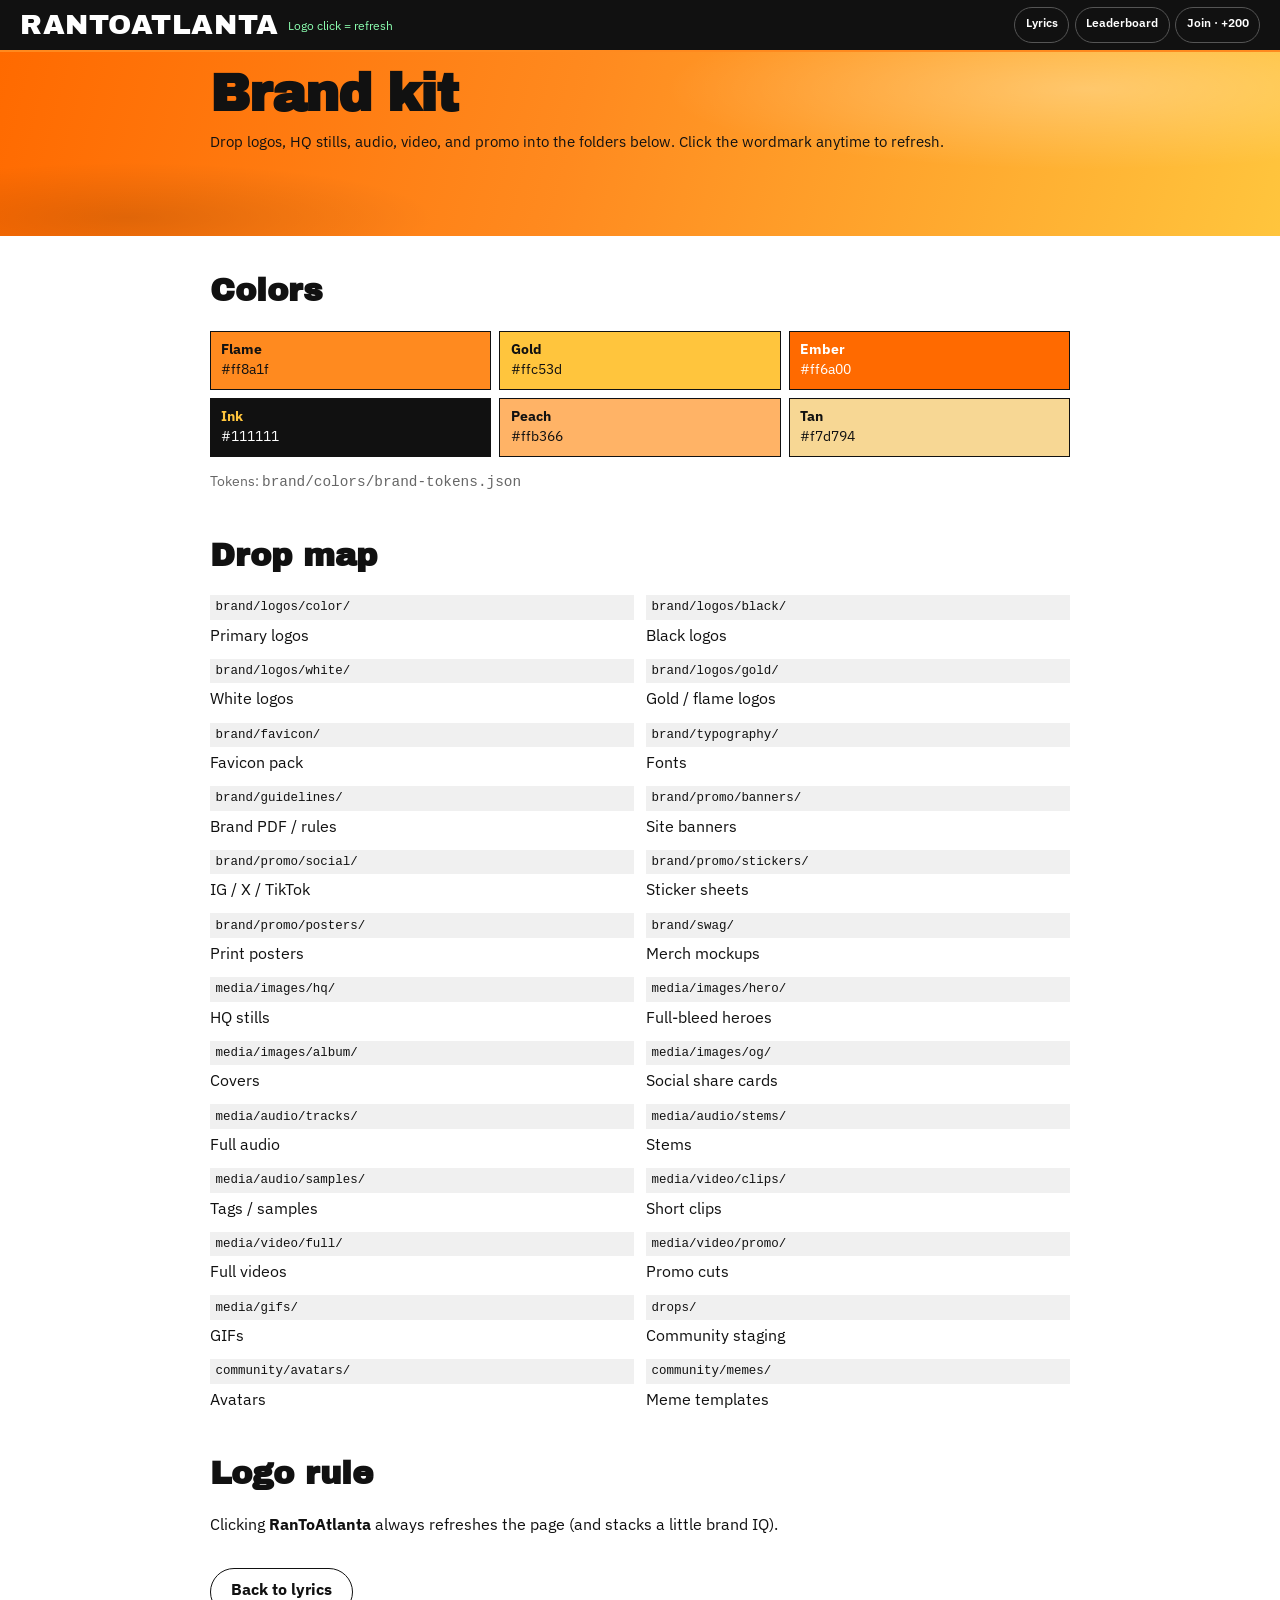
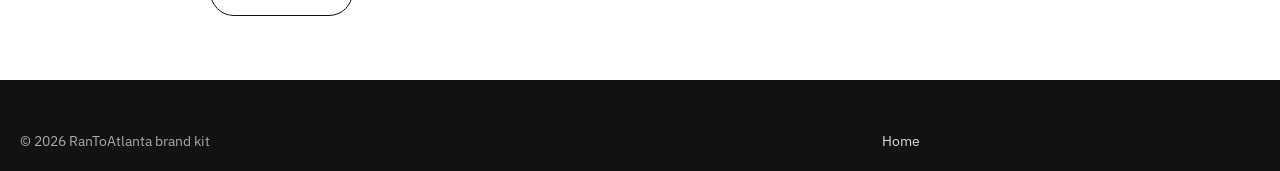
==== commit 6f7b28b3: "Launch hotfix: clean mobile hero, sane FOMO board, share CTA. Hide search from first viewport on pho" ====
--- a/brand.html
+++ b/brand.html
@@ -8,8 +8,8 @@
     <meta name="apple-mobile-web-app-capable" content="yes" />
     <title>Brand Kit · RanToAtlanta</title>
     <link rel="icon" type="image/svg+xml" href="favicon.svg" />
-    <link rel="stylesheet" href="assets/css/site.css" />
-    <link rel="stylesheet" href="assets/css/mobile.css" />
+    <link rel="stylesheet" href="assets/css/site.css?v=3" />
+    <link rel="stylesheet" href="assets/css/mobile.css?v=3" />
   </head>
   <body>
     <div class="hud">
--- a/assets/css/mobile.css
+++ b/assets/css/mobile.css
@@ -92,14 +92,16 @@
 
 /* —— Nav —— */
 .nav {
-  padding: 0.7rem var(--rta-pad);
-  gap: 0.65rem;
-  flex-wrap: wrap;
+  padding: 0.65rem var(--rta-pad) 0.35rem;
+  gap: 0.5rem;
+  flex-wrap: nowrap;
+  align-items: center;
 }
 
 .brand {
-  font-size: 1.2rem;
+  font-size: clamp(1.35rem, 6.5vw, 1.75rem);
   line-height: 1;
+  z-index: 3;
 }
 
 .nav-links {
@@ -108,14 +110,18 @@
 
 .nav-links.open {
   display: flex;
-  width: 100%;
-  order: 3;
+  position: absolute;
+  left: var(--rta-pad);
+  right: var(--rta-pad);
+  top: calc(100% - 0.15rem);
+  z-index: 5;
   flex-direction: column;
   gap: 0;
-  background: rgba(255, 255, 255, 0.22);
+  background: rgba(255, 248, 235, 0.97);
   border: 1px solid rgba(0, 0, 0, 0.12);
   border-radius: 12px;
   padding: 0.35rem;
+  box-shadow: 0 16px 40px rgba(0, 0, 0, 0.18);
   animation: rise 0.25s ease both;
 }
 
@@ -129,7 +135,7 @@
 
 .nav-links.open a:hover,
 .nav-links.open a:active {
-  background: rgba(255, 255, 255, 0.45);
+  background: rgba(255, 138, 31, 0.18);
 }
 
 .nav-toggle {
@@ -140,17 +146,17 @@
   min-width: 44px;
   min-height: 44px;
   border: 1px solid rgba(0, 0, 0, 0.25);
-  background: rgba(255, 255, 255, 0.35);
+  background: rgba(255, 255, 255, 0.45);
   border-radius: 10px;
   cursor: pointer;
   font-weight: 800;
   font-size: 0.85rem;
-}
-
+  z-index: 3;
+}
+
+/* Search lives in menu on phones — keep first viewport brand+hero clean */
 .nav-right {
-  width: 100%;
-  order: 4;
-  gap: 0.5rem;
+  display: none;
 }
 
 .nav-right .signup {
@@ -168,26 +174,39 @@
   font-size: 16px; /* iOS zoom prevent */
 }
 
-/* —— Hero: mobile composition —— */
+.site-header {
+  overflow: visible;
+}
+
+.site-header > .nav {
+  position: relative;
+}
+
+/* —— Hero: mobile composition (brand first viewport) —— */
 .song-hero {
   grid-template-columns: 1fr;
-  gap: 1rem;
-  padding: 0.5rem var(--rta-pad) 1.5rem;
+  gap: 0.85rem;
+  padding: 0.35rem var(--rta-pad) 1.35rem;
 }
 
 .cover {
-  width: min(200px, 56vw);
+  width: min(220px, 62vw);
   margin: 0 auto;
   border-radius: 4px;
+  opacity: 1;
+  position: relative;
+  z-index: 1;
 }
 
 .song-meta {
   text-align: center;
+  position: relative;
+  z-index: 1;
 }
 
 .song-meta h1 {
-  font-size: clamp(1.85rem, 9vw, 2.6rem);
-  margin-bottom: 0.25rem;
+  font-size: clamp(1.75rem, 8.5vw, 2.45rem);
+  margin-bottom: 0.2rem;
 }
 
 .song-meta .artist {
@@ -213,7 +232,17 @@
 }
 
 .media-rail {
-  max-width: 100%;
+  display: none; /* declutter first viewport on phones */
+}
+
+.mobile-search {
+  display: block;
+  padding: 0 0 0.5rem;
+}
+
+.mobile-search .search {
+  width: 100%;
+  background: #fff;
 }
 
 .media-main {
@@ -253,11 +282,25 @@
   gap: 0.4rem;
 }
 
-.share-row button {
+.share-row button,
+.hero-cta .ask-btn {
   min-height: 44px;
   flex: 1 1 calc(50% - 0.4rem);
   font-size: 0.82rem;
   padding: 0.5rem 0.65rem;
+}
+
+.hero-cta {
+  gap: 0.45rem;
+}
+
+.hero-cta .ask-btn {
+  display: inline-flex;
+  align-items: center;
+  justify-content: center;
+  background: #111;
+  color: #fff;
+  border-color: #111;
 }
 
 .sidebar-stack {
@@ -471,8 +514,19 @@
   }
 
   .media-rail {
+    display: block;
     grid-column: 1 / -1;
     max-width: 420px;
+  }
+
+  .mobile-search {
+    display: none;
+  }
+
+  .nav-right {
+    display: flex;
+    width: 100%;
+    order: 4;
   }
 
   .share-row button {
@@ -533,6 +587,7 @@
   }
 
   .nav-right {
+    display: flex;
     width: auto;
     order: 0;
     margin-left: auto;
@@ -540,6 +595,14 @@
 
   .nav-right .signup {
     display: inline;
+  }
+
+  .mobile-search {
+    display: none;
+  }
+
+  .site-header {
+    overflow: hidden;
   }
 
   .song-hero {
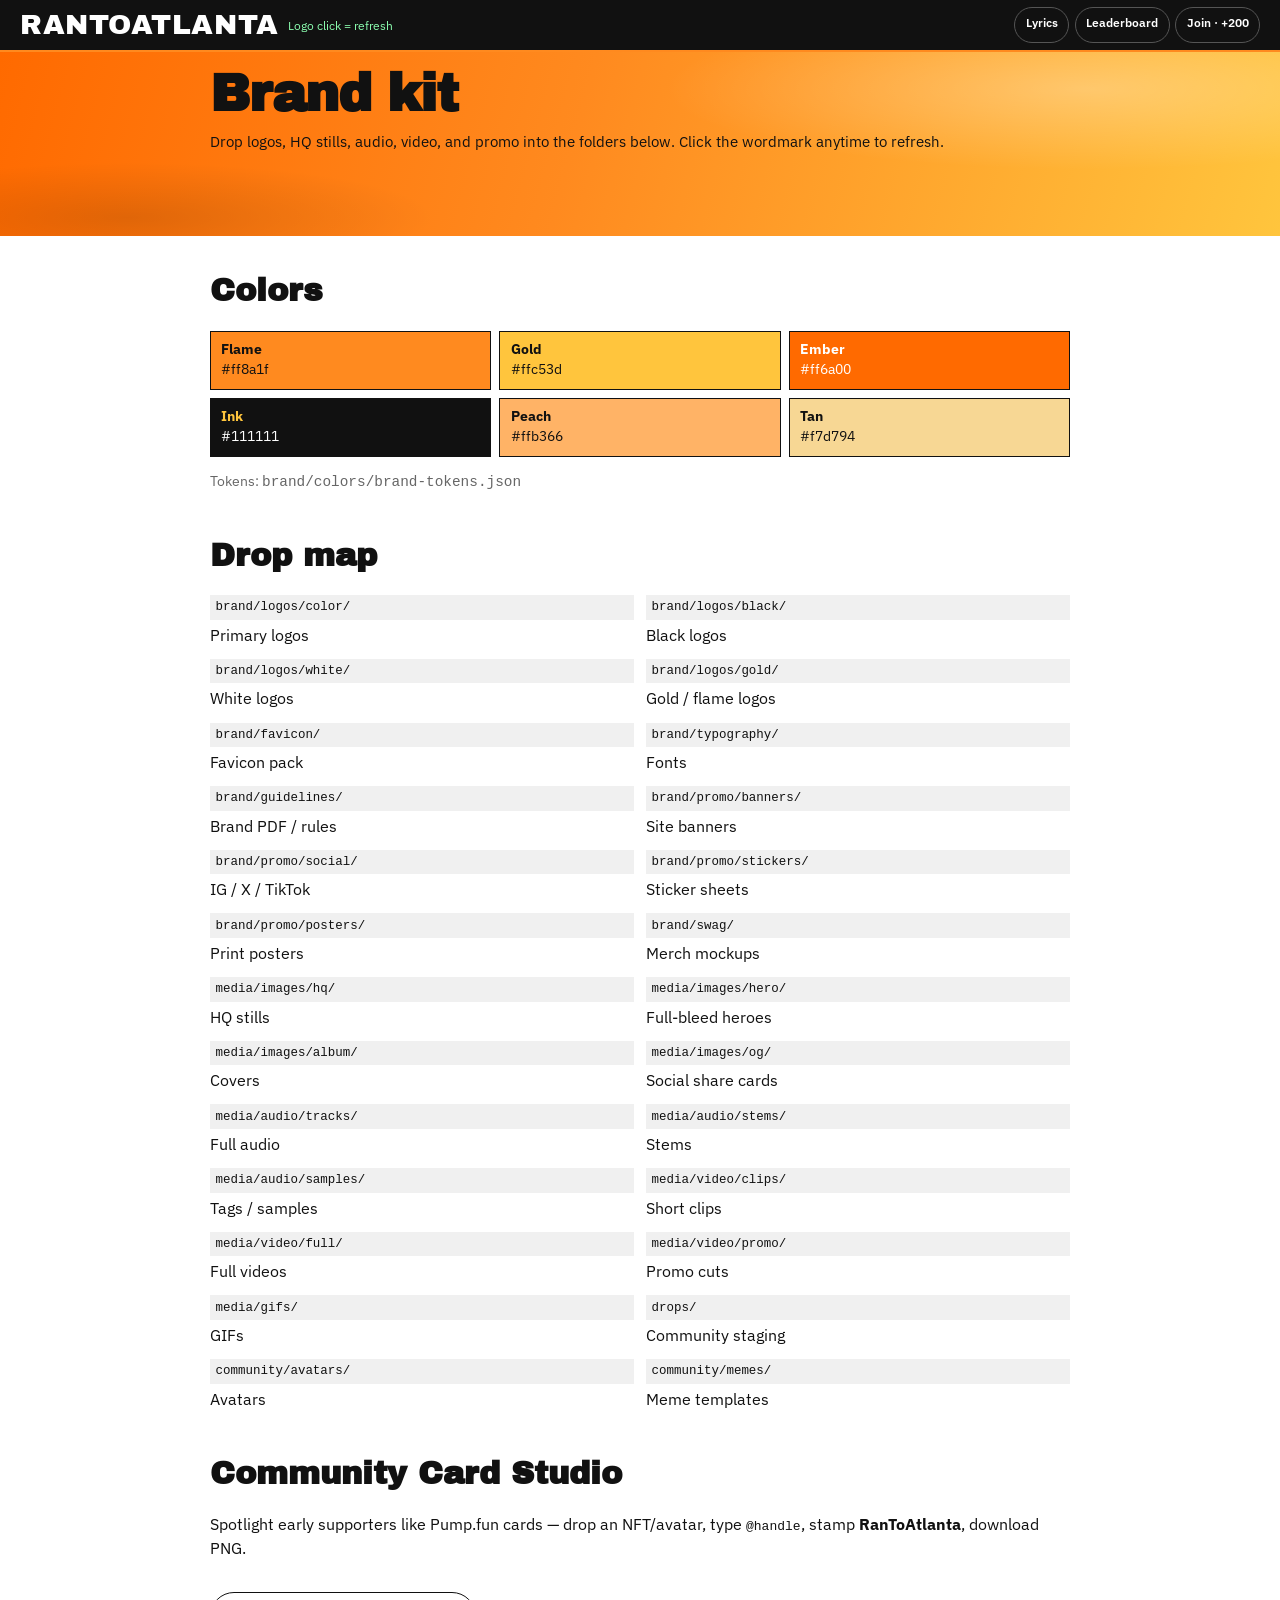
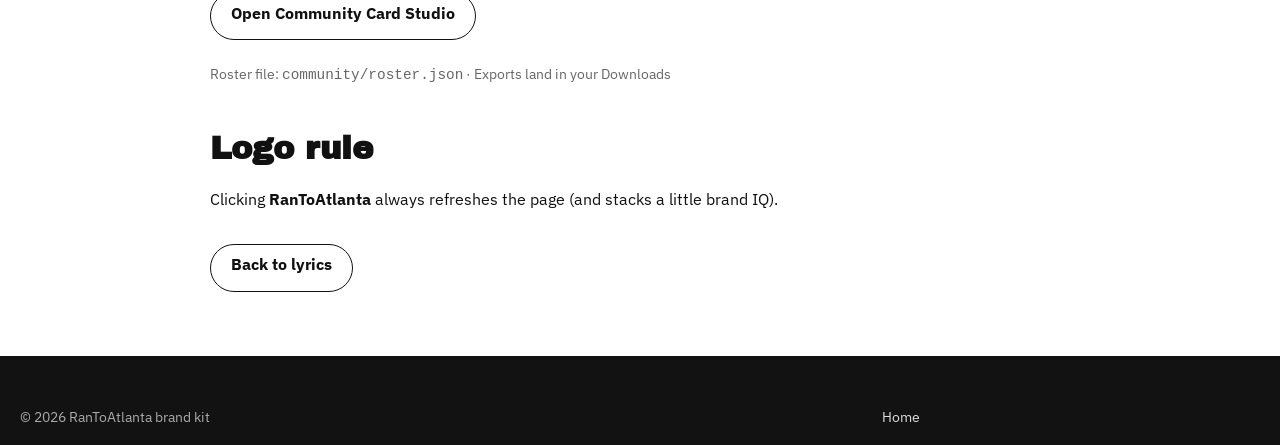
==== commit a3458567: "Add Community Card Studio for early-supporter spotlight PNGs. Co-authored-by: Cursor <cursoragent@cu" ====
--- a/brand.html
+++ b/brand.html
@@ -8,8 +8,8 @@
     <meta name="apple-mobile-web-app-capable" content="yes" />
     <title>Brand Kit · RanToAtlanta</title>
     <link rel="icon" type="image/svg+xml" href="favicon.svg" />
-    <link rel="stylesheet" href="assets/css/site.css?v=3" />
-    <link rel="stylesheet" href="assets/css/mobile.css?v=3" />
+    <link rel="stylesheet" href="assets/css/site.css?v=6" />
+    <link rel="stylesheet" href="assets/css/mobile.css?v=6" />
   </head>
   <body>
     <div class="hud">
@@ -80,6 +80,16 @@
       </section>
 
       <section style="margin-top:2.5rem">
+        <h2>Community Card Studio</h2>
+        <p>
+          Spotlight early supporters like Pump.fun cards — drop an NFT/avatar, type <code>@handle</code>,
+          stamp <strong>RanToAtlanta</strong>, download PNG.
+        </p>
+        <p><a class="ask-btn" href="community-card.html">Open Community Card Studio</a></p>
+        <p class="muted">Roster file: <code>community/roster.json</code> · Exports land in your Downloads</p>
+      </section>
+
+      <section style="margin-top:2.5rem">
         <h2>Logo rule</h2>
         <p>Clicking <strong>RanToAtlanta</strong> always refreshes the page (and stacks a little brand IQ).</p>
         <p><a class="ask-btn" href="./">Back to lyrics</a></p>
--- a/assets/css/site.css
+++ b/assets/css/site.css
@@ -1336,6 +1336,523 @@
   margin-bottom: 0.25rem;
 }
 
+.track-grid {
+  display: grid;
+  grid-template-columns: 1fr;
+  gap: 0.75rem;
+  margin-top: 1.25rem;
+  text-align: left;
+}
+
+.track-card {
+  display: grid;
+  grid-template-columns: 64px 1fr;
+  grid-template-rows: auto auto;
+  column-gap: 0.75rem;
+  row-gap: 0.1rem;
+  align-items: center;
+  border: 1px solid #111;
+  background: #fff;
+  padding: 0.65rem;
+  cursor: pointer;
+  text-align: left;
+  border-radius: 10px;
+  transition: transform 0.15s ease, background 0.15s ease;
+}
+
+.track-card img {
+  grid-row: 1 / span 2;
+  width: 64px;
+  height: 64px;
+  object-fit: cover;
+  border-radius: 4px;
+}
+
+.track-card strong {
+  font-size: 0.95rem;
+}
+
+.track-card span {
+  font-size: 0.78rem;
+  color: var(--rta-muted);
+}
+
+.track-card:hover,
+.track-card:active {
+  background: #fff7e8;
+  transform: translateY(-1px);
+}
+
+.track-card.current {
+  outline: 2px solid var(--rta-ember);
+  background: #fff3df;
+}
+
+.profile-top {
+  display: flex;
+  gap: 0.75rem;
+  align-items: center;
+  margin-bottom: 0.65rem;
+}
+
+.profile-top .badge {
+  width: 48px;
+  height: 48px;
+  border-radius: 12px;
+  background: linear-gradient(135deg, var(--rta-ember), var(--rta-gold));
+  display: grid;
+  place-items: center;
+  font-family: var(--rta-display);
+  font-size: 0.85rem;
+  color: #111;
+}
+
+.level-bar {
+  height: 8px;
+  background: #eee;
+  border-radius: 999px;
+  overflow: hidden;
+}
+
+.level-bar i {
+  display: block;
+  height: 100%;
+  background: linear-gradient(90deg, var(--rta-ember), var(--rta-gold));
+  border-radius: 999px;
+  transition: width 0.35s ease;
+}
+
+.profile-stats {
+  margin-top: 0;
+}
+
+/* Banners + studio + wallet */
+.banner-rail {
+  position: relative;
+  width: 100%;
+  aspect-ratio: 16 / 5;
+  max-height: 220px;
+  overflow: hidden;
+  background: #111;
+}
+
+.banner-slide {
+  position: absolute;
+  inset: 0;
+  opacity: 0;
+  transition: opacity 0.5s ease;
+  display: block;
+}
+
+.banner-slide.active {
+  opacity: 1;
+  z-index: 1;
+}
+
+.banner-slide img {
+  width: 100%;
+  height: 100%;
+  object-fit: cover;
+}
+
+.studio-shell {
+  display: grid;
+  gap: 1rem;
+  margin-top: 1rem;
+  text-align: left;
+}
+
+.studio-stage {
+  position: relative;
+  background: #111;
+  border-radius: 12px;
+  overflow: hidden;
+  aspect-ratio: 16 / 9;
+}
+
+.studio-stage img,
+.studio-stage video,
+.studio-stage iframe {
+  width: 100%;
+  height: 100%;
+  object-fit: cover;
+  border: 0;
+  display: block;
+}
+
+.studio-stage audio {
+  width: calc(100% - 1.5rem);
+  margin: 1rem;
+  position: absolute;
+  bottom: 0;
+  left: 0;
+}
+
+.studio-actions {
+  display: flex;
+  flex-wrap: wrap;
+  gap: 0.5rem;
+  margin: 0.75rem 0;
+}
+
+.studio-actions button,
+.wallet-actions button,
+.wallet-card button {
+  border: 1px solid #111;
+  background: #111;
+  color: #fff;
+  border-radius: 999px;
+  padding: 0.55rem 0.95rem;
+  cursor: pointer;
+  font-weight: 700;
+  min-height: 44px;
+}
+
+.studio-actions button.secondary,
+.wallet-actions button.secondary {
+  background: #fff;
+  color: #111;
+}
+
+.studio-tracklist {
+  display: grid;
+  gap: 0.45rem;
+}
+
+.studio-track {
+  display: grid;
+  grid-template-columns: 48px 1fr;
+  gap: 0.65rem;
+  align-items: center;
+  border: 1px solid #ddd;
+  background: #fff;
+  border-radius: 10px;
+  padding: 0.45rem;
+  cursor: pointer;
+  text-align: left;
+}
+
+.studio-track img {
+  width: 48px;
+  height: 48px;
+  object-fit: cover;
+  border-radius: 4px;
+}
+
+.studio-track strong {
+  display: block;
+}
+
+.studio-track em {
+  font-style: normal;
+  color: var(--rta-muted);
+  font-size: 0.8rem;
+}
+
+.studio-track.active {
+  outline: 2px solid var(--rta-ember);
+  background: #fff3df;
+}
+
+.wallet-grid,
+.market-grid {
+  display: grid;
+  gap: 0.75rem;
+  margin-top: 1rem;
+}
+
+.wallet-card,
+.market-card {
+  border: 1px solid #111;
+  border-radius: 12px;
+  padding: 1rem;
+  background: #fff;
+  text-align: left;
+}
+
+.wallet-card .label {
+  display: block;
+  font-size: 0.75rem;
+  text-transform: uppercase;
+  letter-spacing: 0.04em;
+  color: var(--rta-muted);
+  margin-top: 0.35rem;
+}
+
+.wallet-card strong {
+  font-family: var(--rta-display);
+  font-size: 1.45rem;
+  color: var(--rta-ember);
+}
+
+.wallet-actions {
+  display: flex;
+  flex-wrap: wrap;
+  gap: 0.4rem;
+  margin-top: 0.75rem;
+}
+
+.market-card {
+  cursor: pointer;
+  transition: background 0.15s ease;
+}
+
+.market-card span {
+  display: block;
+  margin-top: 0.35rem;
+  color: var(--rta-muted);
+  font-size: 0.85rem;
+}
+
+.market-card:hover,
+.market-card.picked {
+  background: #fff7e8;
+}
+
+.profile-feed {
+  list-style: none;
+  margin: 0;
+  padding: 0;
+}
+
+.profile-feed li {
+  padding: 0.55rem 0;
+  border-bottom: 1px solid #eee;
+}
+
+@media (min-width: 800px) {
+  .studio-shell {
+    grid-template-columns: 1.3fr 1fr;
+    align-items: start;
+  }
+
+  .wallet-grid,
+  .market-grid {
+    grid-template-columns: 1fr 1fr;
+  }
+}
+
+@media (min-width: 1100px) {
+  .wallet-grid {
+    grid-template-columns: repeat(4, 1fr);
+  }
+
+  .market-grid {
+    grid-template-columns: repeat(3, 1fr);
+  }
+}
+
+/* Mini player + social + celebrate */
+.mini-player {
+  position: fixed;
+  left: 0.75rem;
+  right: 0.75rem;
+  bottom: calc(72px + env(safe-area-inset-bottom, 0px));
+  z-index: 47;
+  display: flex;
+  align-items: center;
+  gap: 0.65rem;
+  padding: 0.45rem 0.65rem;
+  background: rgba(17, 17, 17, 0.94);
+  color: #fff;
+  border: 1px solid rgba(255, 138, 31, 0.55);
+  border-radius: 14px;
+  box-shadow: 0 12px 30px rgba(0, 0, 0, 0.35);
+}
+
+.mini-player[hidden] {
+  display: none !important;
+}
+
+.mini-player img {
+  width: 42px;
+  height: 42px;
+  border-radius: 6px;
+  object-fit: cover;
+}
+
+.mini-player .mini-meta {
+  flex: 1;
+  min-width: 0;
+}
+
+.mini-player .mini-meta strong {
+  display: block;
+  font-size: 0.85rem;
+  white-space: nowrap;
+  overflow: hidden;
+  text-overflow: ellipsis;
+}
+
+.mini-player button,
+.mini-player a {
+  border: 0;
+  background: var(--rta-ember);
+  color: #fff;
+  border-radius: 999px;
+  min-width: 40px;
+  min-height: 40px;
+  font-weight: 800;
+  cursor: pointer;
+  text-decoration: none;
+  display: grid;
+  place-items: center;
+  padding: 0 0.7rem;
+}
+
+body.has-mini {
+  padding-bottom: calc(72px + 64px + env(safe-area-inset-bottom, 0px));
+}
+
+.follow-rail {
+  display: grid;
+  gap: 0.55rem;
+}
+
+.follow-card {
+  display: grid;
+  grid-template-columns: 40px 1fr auto;
+  gap: 0.55rem;
+  align-items: center;
+  border: 1px solid #ddd;
+  border-radius: 12px;
+  padding: 0.55rem;
+}
+
+.follow-card .avatar {
+  width: 40px;
+  height: 40px;
+  border-radius: 50%;
+  background: linear-gradient(135deg, var(--rta-ember), var(--rta-gold));
+  display: grid;
+  place-items: center;
+  font-weight: 800;
+}
+
+.follow-card span {
+  display: block;
+  font-size: 0.75rem;
+  color: var(--rta-muted);
+}
+
+.follow-card button {
+  border: 1px solid #111;
+  background: #111;
+  color: #fff;
+  border-radius: 999px;
+  padding: 0.4rem 0.7rem;
+  font-size: 0.75rem;
+  font-weight: 700;
+  cursor: pointer;
+  min-height: 36px;
+}
+
+.follow-card button.on {
+  background: #fff;
+  color: #111;
+}
+
+.notif-wrap {
+  position: relative;
+}
+
+.notif-wrap button {
+  position: relative;
+}
+
+#notif-count {
+  position: absolute;
+  top: -4px;
+  right: -4px;
+  background: var(--rta-ember);
+  color: #fff;
+  border-radius: 999px;
+  font-size: 0.65rem;
+  font-weight: 800;
+  min-width: 16px;
+  height: 16px;
+  display: grid;
+  place-items: center;
+}
+
+#notif-panel {
+  display: none;
+  position: absolute;
+  right: 0;
+  top: calc(100% + 0.4rem);
+  width: min(300px, 80vw);
+  background: #fff;
+  color: #111;
+  border: 1px solid #ddd;
+  border-radius: 12px;
+  box-shadow: 0 16px 40px rgba(0, 0, 0, 0.2);
+  z-index: 60;
+  max-height: 280px;
+  overflow: auto;
+}
+
+#notif-panel.open {
+  display: block;
+}
+
+#notif-panel ul {
+  list-style: none;
+  margin: 0;
+  padding: 0.35rem;
+}
+
+#notif-panel li {
+  padding: 0.55rem;
+  border-bottom: 1px solid #f0f0f0;
+  font-size: 0.82rem;
+}
+
+#notif-panel li.unread {
+  background: #fff7e8;
+}
+
+#celebrate {
+  pointer-events: none;
+  position: fixed;
+  inset: 0;
+  z-index: 80;
+  overflow: hidden;
+  opacity: 0;
+}
+
+#celebrate.show {
+  opacity: 1;
+}
+
+#celebrate i {
+  position: absolute;
+  top: -10%;
+  font-style: normal;
+  font-size: 1.4rem;
+  animation: fall 1.4s linear forwards;
+  color: var(--rta-gold);
+}
+
+@keyframes fall {
+  to {
+    transform: translateY(110vh) rotate(240deg);
+    opacity: 0.2;
+  }
+}
+
+@media (min-width: 900px) {
+  .mini-player {
+    left: auto;
+    right: 1rem;
+    bottom: 1rem;
+    width: min(380px, 40vw);
+  }
+
+  body.has-mini {
+    padding-bottom: 0;
+  }
+}
+
 @keyframes bump {
   50% {
     transform: scale(1.12);
--- a/assets/css/mobile.css
+++ b/assets/css/mobile.css
@@ -547,7 +547,8 @@
 
   .rewards-grid,
   .drop-map,
-  .tracklist {
+  .tracklist,
+  .track-grid {
     grid-template-columns: 1fr 1fr;
   }
 
@@ -639,6 +640,10 @@
     grid-template-columns: repeat(3, minmax(0, 1fr));
   }
 
+  .track-grid {
+    grid-template-columns: repeat(3, minmax(0, 1fr));
+  }
+
   .footer-grid {
     grid-template-columns: 1.4fr 1fr 1fr;
   }
